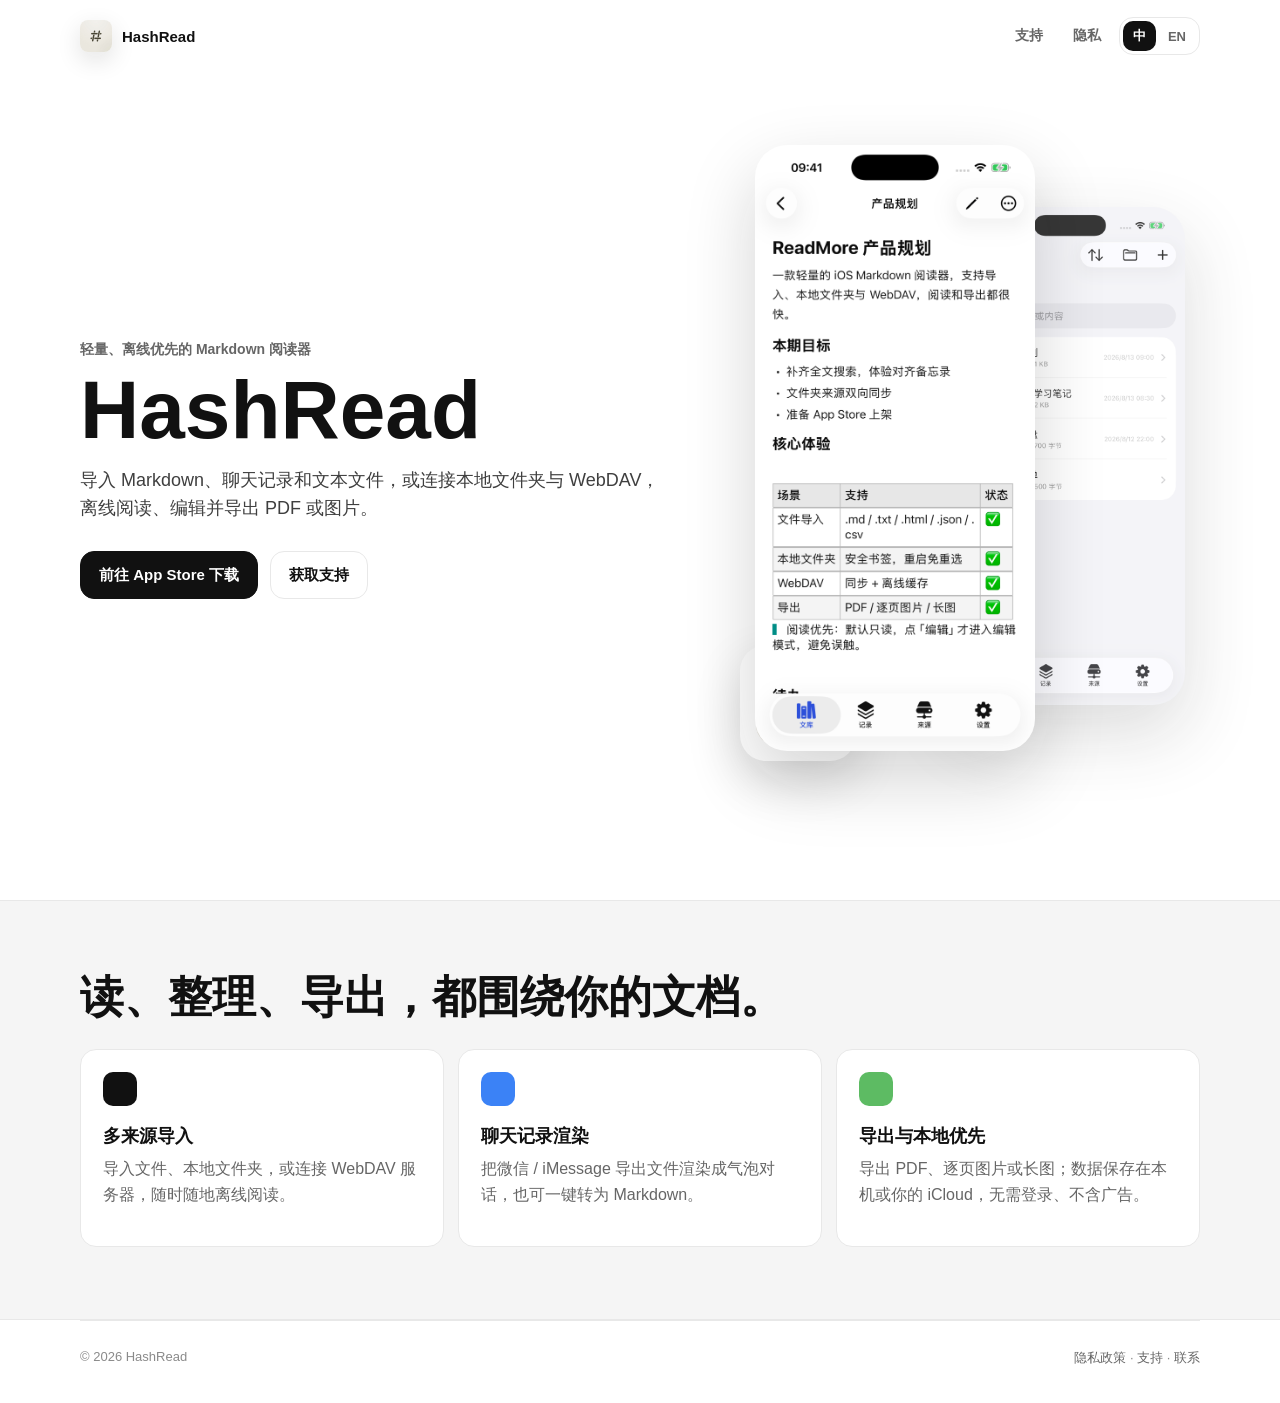
==== index.html @ d8c6b568 "Initial HashRead support site" ====
<!doctype html>
<html lang="zh-CN" data-lang="zh">
<head>
  <meta charset="utf-8">
  <meta name="viewport" content="width=device-width, initial-scale=1">
  <meta name="description" content="HashRead 是一款轻量、离线优先的 iPhone 和 iPad Markdown 阅读器。">
  <title>HashRead</title>
  <script src="language.js"></script>
  <link rel="stylesheet" href="styles.css">
</head>
<body>
  <div class="site-shell">
    <nav class="site-nav" aria-label="Main navigation">
      <a class="brand-link" href="index.html" aria-label="HashRead 首页">
        <img src="assets/app-icon.png" alt="">
        <span>HashRead</span>
      </a>
      <div class="nav-links">
        <a href="support.html"><span data-lang-block="zh">支持</span><span data-lang-block="en">Support</span></a>
        <a href="privacy.html"><span data-lang-block="zh">隐私</span><span data-lang-block="en">Privacy</span></a>
        <div class="language-switch" aria-label="Language">
          <button type="button" data-set-language="zh">中</button>
          <button type="button" data-set-language="en">EN</button>
        </div>
      </div>
    </nav>

    <main>
      <section class="hero">
        <div>
          <p class="eyebrow"><span data-lang-block="zh">轻量、离线优先的 Markdown 阅读器</span><span data-lang-block="en">A lightweight, offline-first Markdown reader</span></p>
          <h1>HashRead</h1>
          <p class="lead" data-lang-block="zh">导入 Markdown、聊天记录和文本文件，或连接本地文件夹与 WebDAV，离线阅读、编辑并导出 PDF 或图片。</p>
          <p class="lead" data-lang-block="en">Import Markdown, chat logs, and text files, or connect local folders and WebDAV servers for offline reading, editing, and PDF or image export.</p>
          <div class="cta-row">
            <a class="button primary" href="https://apps.apple.com/app/hashread/id0000000000"><span data-lang-block="zh">前往 App Store 下载</span><span data-lang-block="en">Download on the App Store</span></a>
            <a class="button" href="support.html"><span data-lang-block="zh">获取支持</span><span data-lang-block="en">Get Support</span></a>
          </div>
        </div>

        <div class="hero-visual" aria-label="HashRead App Store screenshots">
          <div class="screenshot-stage">
            <img class="screenshot-card screenshot-card-main" src="assets/screenshot-reader.png" alt="HashRead reader screenshot">
            <img class="screenshot-card screenshot-card-secondary" src="assets/screenshot-library.png" alt="HashRead library screenshot">
          </div>
          <div class="app-icon-card">
            <img src="assets/app-icon.png" alt="">
          </div>
        </div>
      </section>

      <section class="feature-band">
        <div class="section">
          <h2><span data-lang-block="zh">读、整理、导出，都围绕你的文档。</span><span data-lang-block="en">Read, organize, and export around your documents.</span></h2>
          <div class="feature-grid">
            <article class="feature">
              <div class="feature-mark"></div>
              <h3><span data-lang-block="zh">多来源导入</span><span data-lang-block="en">Multiple sources</span></h3>
              <p><span data-lang-block="zh">导入文件、本地文件夹，或连接 WebDAV 服务器，随时随地离线阅读。</span><span data-lang-block="en">Import files, add local folders, or connect WebDAV servers and read offline anywhere.</span></p>
            </article>
            <article class="feature">
              <div class="feature-mark"></div>
              <h3><span data-lang-block="zh">聊天记录渲染</span><span data-lang-block="en">Chat log rendering</span></h3>
              <p><span data-lang-block="zh">把微信 / iMessage 导出文件渲染成气泡对话，也可一键转为 Markdown。</span><span data-lang-block="en">Render WeChat and iMessage exports as bubbles, or convert them to Markdown in one tap.</span></p>
            </article>
            <article class="feature">
              <div class="feature-mark"></div>
              <h3><span data-lang-block="zh">导出与本地优先</span><span data-lang-block="en">Export &amp; local-first</span></h3>
              <p><span data-lang-block="zh">导出 PDF、逐页图片或长图；数据保存在本机或你的 iCloud，无需登录、不含广告。</span><span data-lang-block="en">Export PDFs, page images, or long images. Data stays on device or in your iCloud — no login, no ads.</span></p>
            </article>
          </div>
        </div>
      </section>
    </main>

    <footer class="site-footer">
      <span>&copy; 2026 HashRead</span>
      <span><a href="privacy.html"><span data-lang-block="zh">隐私政策</span><span data-lang-block="en">Privacy Policy</span></a> · <a href="support.html"><span data-lang-block="zh">支持</span><span data-lang-block="en">Support</span></a> · <a href="mailto:kazecreator@gmail.com"><span data-lang-block="zh">联系</span><span data-lang-block="en">Contact</span></a></span>
    </footer>
  </div>
</body>
</html>
---- styles.css ----
:root {
  color-scheme: light;
  --ink: #111111;
  --muted: #666666;
  --soft: #8a8a8a;
  --background: #ffffff;
  --surface: #f5f5f5;
  --line: #e8e8e8;
  --coral: #ff5a36;
  --blue: #3b82f6;
  --yellow: #f4c542;
  --green: #5dbb63;
  --radius-card: 16px;
  --radius-button: 14px;
  font-family: -apple-system, BlinkMacSystemFont, "SF Pro Display", "SF Pro Text", "Segoe UI", sans-serif;
}

* {
  box-sizing: border-box;
}

html {
  background: var(--background);
}

html[data-lang="zh"] [data-lang-block="en"],
html[data-lang="en"] [data-lang-block="zh"] {
  display: none !important;
}

body {
  margin: 0;
  min-height: 100vh;
  background: var(--background);
  color: var(--ink);
  font-family: -apple-system, BlinkMacSystemFont, "SF Pro Display", "SF Pro Text", "Segoe UI", sans-serif;
  letter-spacing: 0;
  overflow-x: hidden;
}

a {
  color: inherit;
}

.site-shell {
  min-height: 100vh;
  display: flex;
  flex-direction: column;
}

.site-nav {
  width: min(1120px, calc(100% - 40px));
  margin: 0 auto;
  height: 72px;
  display: flex;
  align-items: center;
  justify-content: space-between;
  gap: 20px;
}

.brand-link {
  display: inline-flex;
  align-items: center;
  flex-shrink: 0;
  gap: 10px;
  text-decoration: none;
  font-size: 15px;
  font-weight: 700;
}

.brand-link img {
  width: 32px;
  height: 32px;
  border-radius: 8px;
  box-shadow: 0 8px 24px rgba(17, 17, 17, 0.12);
}

.nav-links {
  display: flex;
  align-items: center;
  flex-shrink: 0;
  gap: 6px;
}

.nav-links a {
  min-height: 38px;
  display: inline-flex;
  align-items: center;
  padding: 0 12px;
  border-radius: 12px;
  color: var(--muted);
  font-size: 14px;
  font-weight: 600;
  text-decoration: none;
  white-space: nowrap;
}

.nav-links a:hover {
  background: var(--surface);
  color: var(--ink);
}

.language-switch {
  display: inline-flex;
  align-items: center;
  gap: 2px;
  padding: 3px;
  border: 1px solid var(--line);
  border-radius: 14px;
  background: #ffffff;
}

.language-switch button {
  min-height: 30px;
  border: 0;
  border-radius: 10px;
  padding: 0 10px;
  background: transparent;
  color: var(--muted);
  font: inherit;
  font-size: 13px;
  font-weight: 700;
  cursor: pointer;
}

.language-switch button.is-active {
  background: var(--ink);
  color: #ffffff;
}

.hero {
  width: min(1120px, calc(100% - 40px));
  margin: 0 auto;
  min-height: calc(100svh - 72px);
  padding: 40px 0 72px;
  display: grid;
  grid-template-columns: minmax(0, 1fr) minmax(320px, 460px);
  align-items: center;
  gap: 64px;
}

.eyebrow {
  margin: 0 0 12px;
  color: var(--muted);
  font-size: 14px;
  font-weight: 700;
}

h1,
h2,
h3,
p {
  margin-top: 0;
}

h1 {
  max-width: 680px;
  margin-bottom: 18px;
  font-size: clamp(44px, 7vw, 82px);
  line-height: 0.96;
  letter-spacing: 0;
}

.lead {
  max-width: 610px;
  margin-bottom: 28px;
  color: #3f3f3f;
  font-size: 18px;
  line-height: 1.55;
}

.cta-row {
  display: flex;
  flex-wrap: wrap;
  gap: 12px;
  align-items: center;
}

.button {
  min-height: 48px;
  display: inline-flex;
  align-items: center;
  justify-content: center;
  gap: 9px;
  padding: 0 18px;
  border-radius: var(--radius-button);
  border: 1px solid var(--line);
  background: #ffffff;
  color: var(--ink);
  font-size: 15px;
  font-weight: 700;
  text-decoration: none;
}

.button.primary {
  border-color: var(--ink);
  background: var(--ink);
  color: #ffffff;
}

.button:hover {
  transform: translateY(-1px);
}

.hero-visual {
  position: relative;
  display: grid;
  place-items: center;
  min-height: 650px;
}

.screenshot-stage {
  width: min(430px, 86vw);
  min-height: 650px;
  position: relative;
}

.screenshot-card {
  display: block;
  width: 280px;
  border-radius: 32px;
  background: #ffffff;
  box-shadow: 0 28px 70px rgba(17, 17, 17, 0.18);
}

.screenshot-card-main {
  position: relative;
  z-index: 2;
}

.screenshot-card-secondary {
  position: absolute;
  z-index: 1;
  right: 0;
  top: 62px;
  width: 230px;
  opacity: 0.78;
}

.app-icon-card {
  position: absolute;
  left: 0;
  bottom: 34px;
  width: 116px;
  height: 116px;
  border-radius: 26px;
  background: #ffffff;
  box-shadow: 0 18px 48px rgba(17, 17, 17, 0.14);
  display: grid;
  place-items: center;
}

.app-icon-card img {
  width: 84px;
  height: 84px;
  border-radius: 20px;
}

.feature-band {
  background: var(--surface);
  border-top: 1px solid var(--line);
  border-bottom: 1px solid var(--line);
}

.section {
  width: min(1120px, calc(100% - 40px));
  margin: 0 auto;
  padding: 72px 0;
}

.section h2 {
  margin-bottom: 28px;
  font-size: clamp(28px, 4vw, 44px);
  line-height: 1.08;
  letter-spacing: 0;
}

.feature-grid {
  display: grid;
  grid-template-columns: repeat(3, minmax(0, 1fr));
  gap: 14px;
}

.feature {
  min-height: 170px;
  padding: 22px;
  border-radius: var(--radius-card);
  background: #ffffff;
  border: 1px solid var(--line);
}

.feature-mark {
  width: 34px;
  height: 34px;
  margin-bottom: 18px;
  border-radius: 10px;
  background: var(--ink);
}

.feature:nth-child(2) .feature-mark { background: var(--blue); }
.feature:nth-child(3) .feature-mark { background: var(--green); }

.feature h3 {
  margin-bottom: 8px;
  font-size: 18px;
}

.feature p,
.content-card p,
.content-card li {
  color: var(--muted);
  line-height: 1.65;
}

.content-page {
  width: min(820px, calc(100% - 40px));
  margin: 0 auto;
  padding: 40px 0 72px;
}

.content-card {
  padding: 30px;
  border: 1px solid var(--line);
  border-radius: var(--radius-card);
  background: #ffffff;
  overflow-wrap: anywhere;
}

.content-card + .content-card {
  margin-top: 16px;
}

.content-card h1 {
  margin-bottom: 10px;
  font-size: clamp(34px, 6vw, 56px);
  line-height: 1.02;
}

.content-card h2 {
  margin: 28px 0 12px;
  font-size: 22px;
}

.content-card ul {
  margin: 0;
  padding-left: 22px;
}

.import-page {
  display: grid;
  min-height: calc(100svh - 180px);
  place-items: center;
}

.import-card {
  width: min(100%, 560px);
}

.import-icon {
  width: 72px;
  height: 72px;
  margin-bottom: 22px;
  border-radius: 18px;
  box-shadow: 0 18px 42px rgba(17, 17, 17, 0.16);
}

.muted {
  color: var(--muted);
}

.site-footer {
  width: min(1120px, calc(100% - 40px));
  margin: auto auto 0;
  padding: 28px 0 36px;
  display: flex;
  justify-content: space-between;
  gap: 20px;
  border-top: 1px solid var(--line);
  color: var(--soft);
  font-size: 13px;
}

.site-footer a {
  color: var(--muted);
  text-decoration: none;
}

.site-footer a:hover {
  color: var(--ink);
}

@media (max-width: 860px) {
  .site-nav {
    width: min(100% - 28px, 1120px);
    gap: 12px;
  }

  .nav-links {
    gap: 4px;
  }

  .brand-link span {
    white-space: nowrap;
  }

  .hero {
    width: min(100% - 28px, 1120px);
    min-height: auto;
    padding: 34px 0 54px;
    grid-template-columns: 1fr;
    gap: 34px;
  }

  h1 {
    font-size: 48px;
  }

  .lead {
    font-size: 17px;
  }

  .hero-visual {
    min-height: auto;
  }

  .screenshot-stage {
    width: min(100%, 390px);
    min-height: 590px;
  }

  .screenshot-card {
    width: min(255px, 72vw);
    border-radius: 28px;
  }

  .screenshot-card-secondary {
    width: min(210px, 58vw);
    top: 54px;
  }

  .app-icon-card {
    display: none;
  }

  .section,
  .content-page,
  .site-footer {
    width: min(100% - 28px, 1120px);
  }

  .section {
    padding: 52px 0;
  }

  .feature-grid {
    grid-template-columns: 1fr;
  }

  .content-card {
    padding: 22px;
  }

  .site-footer {
    flex-direction: column;
  }
}

@media (max-width: 520px) {
  .site-nav {
    width: min(100% - 72px, 1120px);
    height: 64px;
    gap: 8px;
  }

  .brand-link {
    gap: 8px;
    font-size: 13px;
  }

  .brand-link img {
    width: 28px;
    height: 28px;
    border-radius: 7px;
  }

  .nav-links a {
    display: none;
  }

  .language-switch {
    padding: 2px;
  }

  .language-switch button {
    min-height: 28px;
    padding: 0 7px;
    font-size: 12px;
  }

  h1 {
    font-size: 42px;
  }

  .cta-row .button {
    width: 100%;
    min-width: 0;
    white-space: normal;
    text-align: center;
    line-height: 1.2;
    padding-top: 12px;
    padding-bottom: 12px;
  }
}
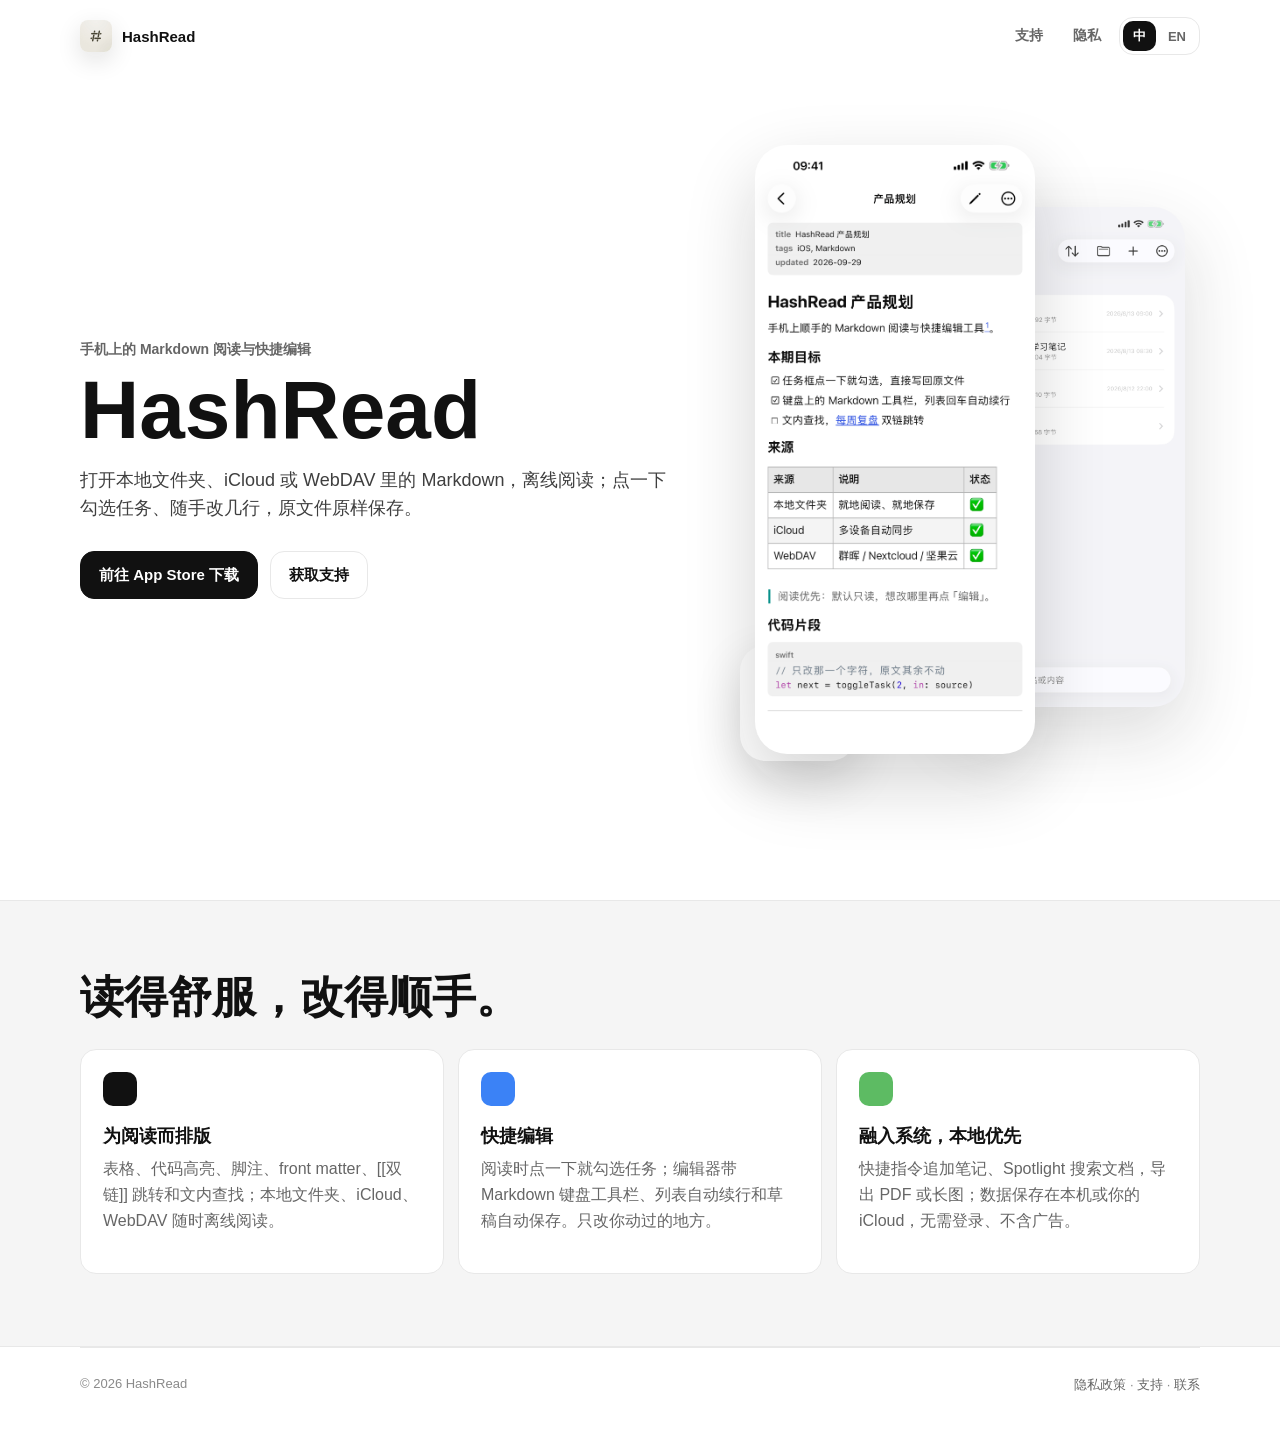
==== commit aa0ae6dc: "Update copy and screenshots for 1.0.6: quick editing, drop chat logs Co-Authored-By: Claude Opus 5.5" ====
--- a/index.html
+++ b/index.html
@@ -28,12 +28,12 @@
     <main>
       <section class="hero">
         <div>
-          <p class="eyebrow"><span data-lang-block="zh">轻量、离线优先的 Markdown 阅读器</span><span data-lang-block="en">A lightweight, offline-first Markdown reader</span></p>
+          <p class="eyebrow"><span data-lang-block="zh">手机上的 Markdown 阅读与快捷编辑</span><span data-lang-block="en">Read and quickly edit Markdown on your phone</span></p>
           <h1>HashRead</h1>
-          <p class="lead" data-lang-block="zh">导入 Markdown、聊天记录和文本文件，或连接本地文件夹与 WebDAV，离线阅读、编辑并导出 PDF 或图片。</p>
-          <p class="lead" data-lang-block="en">Import Markdown, chat logs, and text files, or connect local folders and WebDAV servers for offline reading, editing, and PDF or image export.</p>
+          <p class="lead" data-lang-block="zh">打开本地文件夹、iCloud 或 WebDAV 里的 Markdown，离线阅读；点一下勾选任务、随手改几行，原文件原样保存。</p>
+          <p class="lead" data-lang-block="en">Open Markdown from local folders, iCloud, or WebDAV and read offline. Tick a task or fix a few lines — your original file is saved as-is.</p>
           <div class="cta-row">
-            <a class="button primary" href="https://apps.apple.com/app/hashread/id0000000000"><span data-lang-block="zh">前往 App Store 下载</span><span data-lang-block="en">Download on the App Store</span></a>
+            <a class="button primary" href="https://apps.apple.com/app/hashread/id6800261562"><span data-lang-block="zh">前往 App Store 下载</span><span data-lang-block="en">Download on the App Store</span></a>
             <a class="button" href="support.html"><span data-lang-block="zh">获取支持</span><span data-lang-block="en">Get Support</span></a>
           </div>
         </div>
@@ -51,22 +51,22 @@
 
       <section class="feature-band">
         <div class="section">
-          <h2><span data-lang-block="zh">读、整理、导出，都围绕你的文档。</span><span data-lang-block="en">Read, organize, and export around your documents.</span></h2>
+          <h2><span data-lang-block="zh">读得舒服，改得顺手。</span><span data-lang-block="en">Comfortable to read, quick to edit.</span></h2>
           <div class="feature-grid">
             <article class="feature">
               <div class="feature-mark"></div>
-              <h3><span data-lang-block="zh">多来源导入</span><span data-lang-block="en">Multiple sources</span></h3>
-              <p><span data-lang-block="zh">导入文件、本地文件夹，或连接 WebDAV 服务器，随时随地离线阅读。</span><span data-lang-block="en">Import files, add local folders, or connect WebDAV servers and read offline anywhere.</span></p>
+              <h3><span data-lang-block="zh">为阅读而排版</span><span data-lang-block="en">Built for reading</span></h3>
+              <p><span data-lang-block="zh">表格、代码高亮、脚注、front matter、[[双链]] 跳转和文内查找；本地文件夹、iCloud、WebDAV 随时离线阅读。</span><span data-lang-block="en">Tables, code highlighting, footnotes, front matter, [[wikilinks]], and find in document. Read offline from local folders, iCloud, or WebDAV.</span></p>
             </article>
             <article class="feature">
               <div class="feature-mark"></div>
-              <h3><span data-lang-block="zh">聊天记录渲染</span><span data-lang-block="en">Chat log rendering</span></h3>
-              <p><span data-lang-block="zh">把微信 / iMessage 导出文件渲染成气泡对话，也可一键转为 Markdown。</span><span data-lang-block="en">Render WeChat and iMessage exports as bubbles, or convert them to Markdown in one tap.</span></p>
+              <h3><span data-lang-block="zh">快捷编辑</span><span data-lang-block="en">Quick edits</span></h3>
+              <p><span data-lang-block="zh">阅读时点一下就勾选任务；编辑器带 Markdown 键盘工具栏、列表自动续行和草稿自动保存。只改你动过的地方。</span><span data-lang-block="en">Tick tasks right in the reader. The editor has a Markdown keyboard toolbar, list continuation, and auto-saved drafts — only what you change is changed.</span></p>
             </article>
             <article class="feature">
               <div class="feature-mark"></div>
-              <h3><span data-lang-block="zh">导出与本地优先</span><span data-lang-block="en">Export &amp; local-first</span></h3>
-              <p><span data-lang-block="zh">导出 PDF、逐页图片或长图；数据保存在本机或你的 iCloud，无需登录、不含广告。</span><span data-lang-block="en">Export PDFs, page images, or long images. Data stays on device or in your iCloud — no login, no ads.</span></p>
+              <h3><span data-lang-block="zh">融入系统，本地优先</span><span data-lang-block="en">Fits your system, local-first</span></h3>
+              <p><span data-lang-block="zh">快捷指令追加笔记、Spotlight 搜索文档，导出 PDF 或长图；数据保存在本机或你的 iCloud，无需登录、不含广告。</span><span data-lang-block="en">Append notes with Shortcuts, find documents in Spotlight, export PDFs or long images. Data stays on device or in your iCloud — no login, no ads.</span></p>
             </article>
           </div>
         </div>
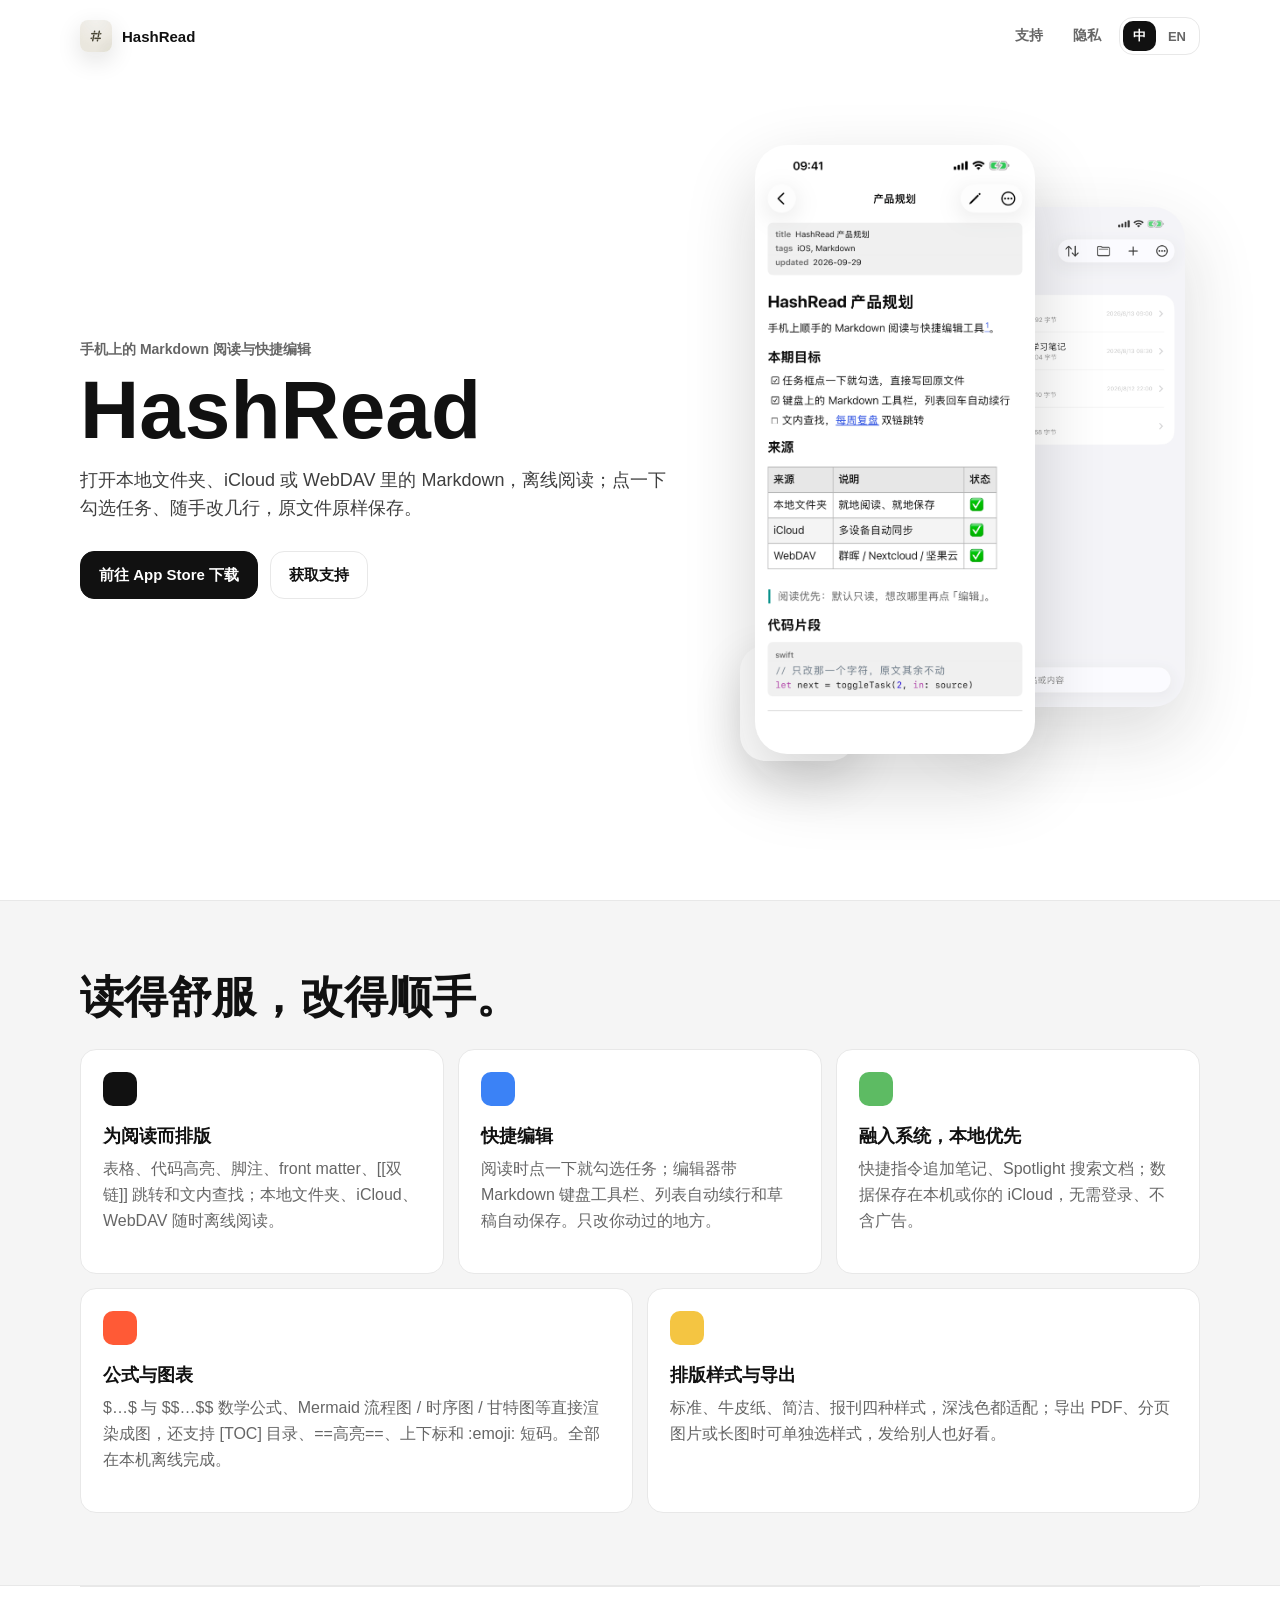
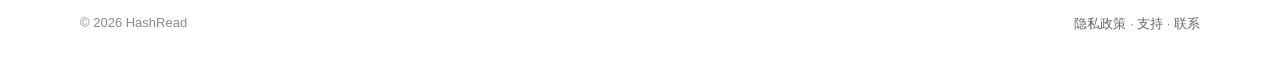
==== commit 8b63452e: "Add math, diagrams, and layout styles to features and FAQ Co-Authored-By: Claude Opus 5.5 <noreply@a" ====
--- a/index.html
+++ b/index.html
@@ -3,7 +3,7 @@
 <head>
   <meta charset="utf-8">
   <meta name="viewport" content="width=device-width, initial-scale=1">
-  <meta name="description" content="HashRead 是一款轻量、离线优先的 iPhone 和 iPad Markdown 阅读器。">
+  <meta name="description" content="HashRead 是一款轻量、离线优先的 iPhone 和 iPad Markdown 阅读器：公式、Mermaid 图表、目录与多种排版样式，导出 PDF 与长图。">
   <title>HashRead</title>
   <script src="language.js"></script>
   <link rel="stylesheet" href="styles.css">
@@ -66,7 +66,17 @@
             <article class="feature">
               <div class="feature-mark"></div>
               <h3><span data-lang-block="zh">融入系统，本地优先</span><span data-lang-block="en">Fits your system, local-first</span></h3>
-              <p><span data-lang-block="zh">快捷指令追加笔记、Spotlight 搜索文档，导出 PDF 或长图；数据保存在本机或你的 iCloud，无需登录、不含广告。</span><span data-lang-block="en">Append notes with Shortcuts, find documents in Spotlight, export PDFs or long images. Data stays on device or in your iCloud — no login, no ads.</span></p>
+              <p><span data-lang-block="zh">快捷指令追加笔记、Spotlight 搜索文档；数据保存在本机或你的 iCloud，无需登录、不含广告。</span><span data-lang-block="en">Append notes with Shortcuts and find documents in Spotlight. Data stays on device or in your iCloud — no login, no ads.</span></p>
+            </article>
+            <article class="feature">
+              <div class="feature-mark"></div>
+              <h3><span data-lang-block="zh">公式与图表</span><span data-lang-block="en">Math and diagrams</span></h3>
+              <p><span data-lang-block="zh">$…$ 与 $$…$$ 数学公式、Mermaid 流程图 / 时序图 / 甘特图等直接渲染成图，还支持 [TOC] 目录、==高亮==、上下标和 :emoji: 短码。全部在本机离线完成。</span><span data-lang-block="en">Math with $…$ and $$…$$, plus Mermaid flowcharts, sequence diagrams, Gantt charts and more, rendered right in the page. [TOC], ==highlights==, sub/superscript, and :emoji: shortcodes too — all offline, on device.</span></p>
+            </article>
+            <article class="feature">
+              <div class="feature-mark"></div>
+              <h3><span data-lang-block="zh">排版样式与导出</span><span data-lang-block="en">Layout styles and export</span></h3>
+              <p><span data-lang-block="zh">标准、牛皮纸、简洁、报刊四种样式，深浅色都适配；导出 PDF、分页图片或长图时可单独选样式，发给别人也好看。</span><span data-lang-block="en">Four styles — Standard, Kraft, Clean, and Journal — each in light and dark. Pick a style per export for PDFs, paged images, or long images that look good when shared.</span></p>
             </article>
           </div>
         </div>
--- a/styles.css
+++ b/styles.css
@@ -277,8 +277,17 @@
 
 .feature-grid {
   display: grid;
-  grid-template-columns: repeat(3, minmax(0, 1fr));
+  /* Six tracks: three cards per row on top, the last two share the second row. */
+  grid-template-columns: repeat(6, minmax(0, 1fr));
   gap: 14px;
+}
+
+.feature-grid .feature {
+  grid-column: span 2;
+}
+
+.feature-grid .feature:nth-child(n + 4) {
+  grid-column: span 3;
 }
 
 .feature {
@@ -299,6 +308,8 @@
 
 .feature:nth-child(2) .feature-mark { background: var(--blue); }
 .feature:nth-child(3) .feature-mark { background: var(--green); }
+.feature:nth-child(4) .feature-mark { background: var(--coral); }
+.feature:nth-child(5) .feature-mark { background: var(--yellow); }
 
 .feature h3 {
   margin-bottom: 8px;
@@ -456,6 +467,11 @@
     grid-template-columns: 1fr;
   }
 
+  .feature-grid .feature,
+  .feature-grid .feature:nth-child(n + 4) {
+    grid-column: auto;
+  }
+
   .content-card {
     padding: 22px;
   }
